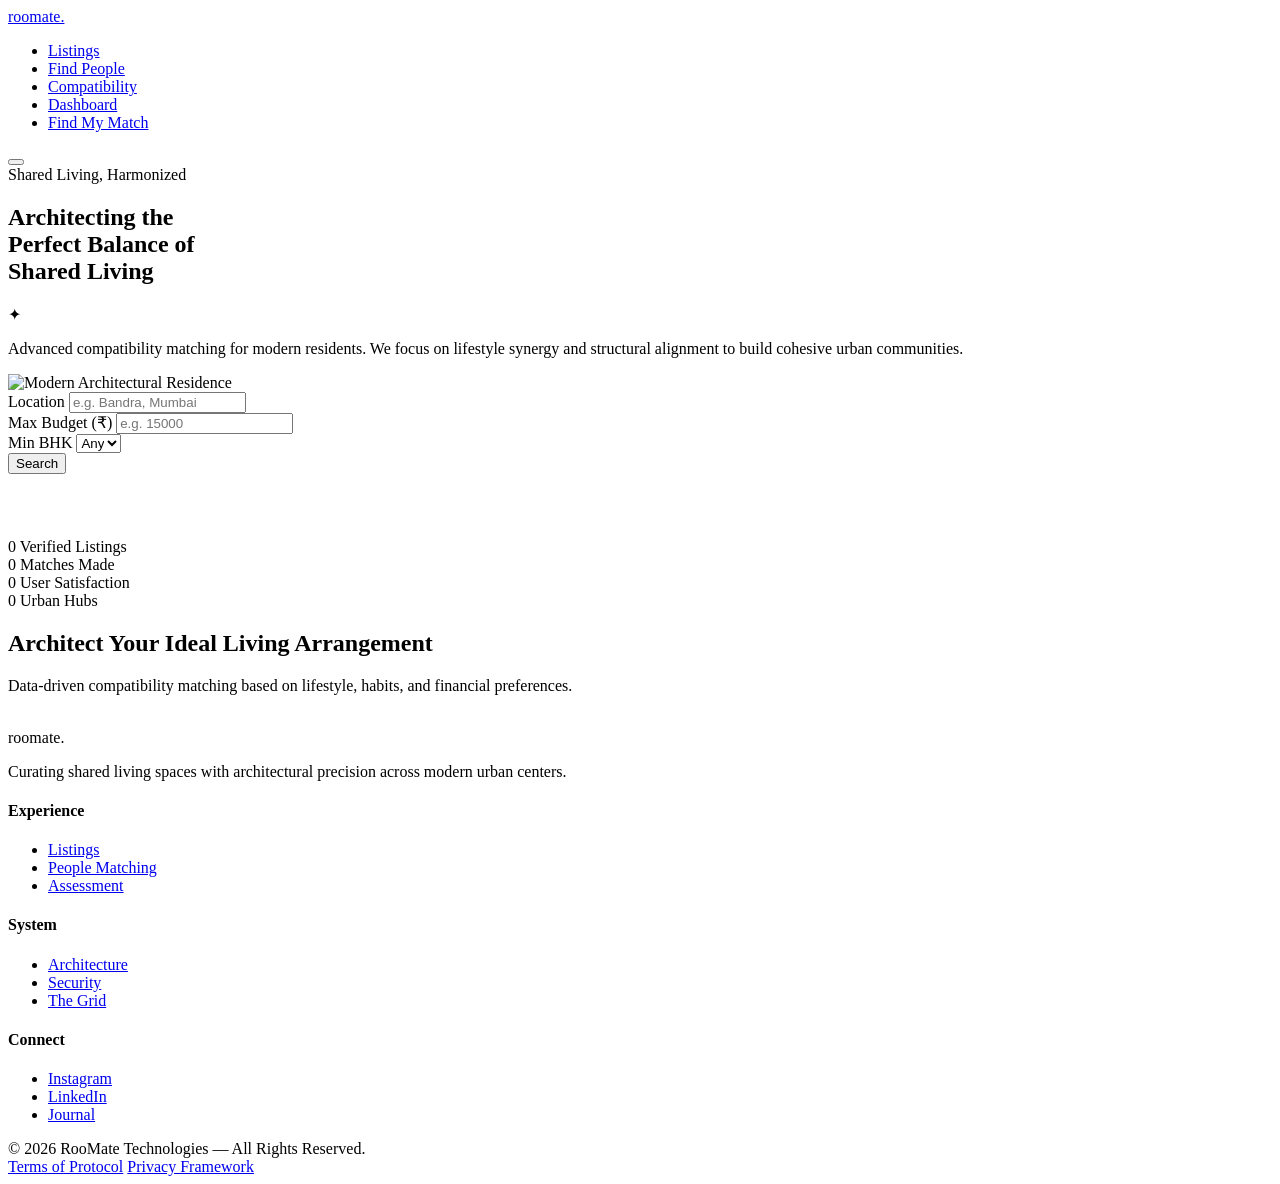
==== index.html @ 398488f3 "Add files via upload" ====
<!DOCTYPE html>
<html lang="en">

<head>
    <meta charset="UTF-8" />
    <meta name="viewport" content="width=device-width, initial-scale=1.0" />
    <title>RooMate — Premium Shared Housing</title>
    <link rel="stylesheet" href="css/style.css" />
</head>

<body>

    <nav class="navbar">
        <a href="index.html" class="navbar__logo">room<span>ate.</span></a>
        <ul class="navbar__links" id="navbar-links">
            <li><a href="listings.html">Listings</a></li>
            <li><a href="people.html">Find People</a></li>
            <li><a href="quiz.html">Compatibility</a></li>
            <li><a href="profile.html">Dashboard</a></li>
            <li><a href="quiz.html" class="navbar__cta">Find My Match</a></li>
        </ul>
        <button class="hamburger" onclick="toggleNav()" aria-label="Toggle menu">
            <span></span><span></span><span></span>
        </button>
    </nav>

    <section class="hero-magazine">
        <div class="hero-magazine__header">
            <div class="hero-magazine__left">
                <span class="badge-pill"><span class="pill-dot"></span> Shared Living, Harmonized</span>
                <h1 class="hero-magazine__title">Architecting the<br>Perfect Balance of<br>Shared Living</h1>
            </div>
            <div class="hero-magazine__right">
                <div class="star-icon">✦</div>
                <p class="hero-magazine__description">
                    Advanced compatibility matching for modern residents. We focus on lifestyle synergy and structural
                    alignment
                    to build cohesive urban communities.
                </p>
            </div>
        </div>

        <div class="hero-magazine__visual">
            <img src="assets/2.png" alt="Modern Architectural Residence" class="hero-magazine__img">
        </div>
    </section>

    <section class="search-section">
        <div class="search-bar">
            <div class="search-group">
                <label for="filter-location">Location</label>
                <input type="text" id="filter-location" placeholder="e.g. Bandra, Mumbai" />
            </div>
            <div class="search-group">
                <label for="filter-budget">Max Budget (₹)</label>
                <input type="number" id="filter-budget" placeholder="e.g. 15000" />
            </div>
            <div class="search-group">
                <label for="filter-rooms">Min BHK</label>
                <select id="filter-rooms">
                    <option value="0">Any</option>
                    <option value="2">2+</option>
                    <option value="3">3+</option>
                    <option value="4">4+</option>
                </select>
            </div>
            <button id="search-btn" class="btn btn--primary" onclick="performHomeSearch()">Search</button>
        </div>
    </section>

    <script>
        function performHomeSearch() {
            const searchData = {
                location: document.getElementById('filter-location').value,
                budget: document.getElementById('filter-budget').value,
                rooms: document.getElementById('filter-rooms').value
            };
            localStorage.setItem('roomate_search', JSON.stringify(searchData));
            window.location.href = 'listings.html';
        }
    </script>

    <section class="stats-section" id="stats-section" style="margin-top: 4rem;">
        <div class="stats-inner">
            <div class="stat-item">
                <span class="stat-num" data-target="2847">0</span>
                <span class="stat-label">Verified Listings</span>
            </div>
            <div class="stat-item">
                <span class="stat-num" data-target="15623">0</span>
                <span class="stat-label">Matches Made</span>
            </div>
            <div class="stat-item">
                <span class="stat-num" data-target="94">0</span>
                <span class="stat-label">User Satisfaction</span>
            </div>
            <div class="stat-item">
                <span class="stat-num" data-target="320">0</span>
                <span class="stat-label">Urban Hubs</span>
            </div>
        </div>
    </section>

    <section class="section">
        <div class="compat-banner">
            <div class="compat-banner__text">
                <h2>Architect Your Ideal Living Arrangement</h2>
                <p>Data-driven compatibility matching based on lifestyle, habits, and financial preferences.</p>
            </div>
            <a href="quiz.html" class="btn btn--outline" style="border-color: #fff; color: #fff;">Begin Assessment</a>
        </div>
    </section>

    <footer class="site-footer">
        <div class="footer-top">
            <div class="footer-brand">
                <div class="footer-brand__logo">room<span>ate.</span></div>
                <p>Curating shared living spaces with architectural precision across modern urban centers.</p>
            </div>
            <div class="footer-col">
                <h4>Experience</h4>
                <ul>
                    <li><a href="listings.html">Listings</a></li>
                    <li><a href="people.html">People Matching</a></li>
                    <li><a href="quiz.html">Assessment</a></li>
                </ul>
            </div>
            <div class="footer-col">
                <h4>System</h4>
                <ul>
                    <li><a href="#">Architecture</a></li>
                    <li><a href="#">Security</a></li>
                    <li><a href="#">The Grid</a></li>
                </ul>
            </div>
            <div class="footer-col">
                <h4>Connect</h4>
                <ul>
                    <li><a href="#">Instagram</a></li>
                    <li><a href="#">LinkedIn</a></li>
                    <li><a href="#">Journal</a></li>
                </ul>
            </div>
        </div>
        <div class="footer-bottom">
            <span>© 2026 RooMate Technologies — All Rights Reserved.</span>
            <div class="footer-bottom__links">
                <a href="#">Terms of Protocol</a>
                <a href="#">Privacy Framework</a>
            </div>
        </div>
    </footer>

    <script src="js/listings.js"></script>
</body>

</html>
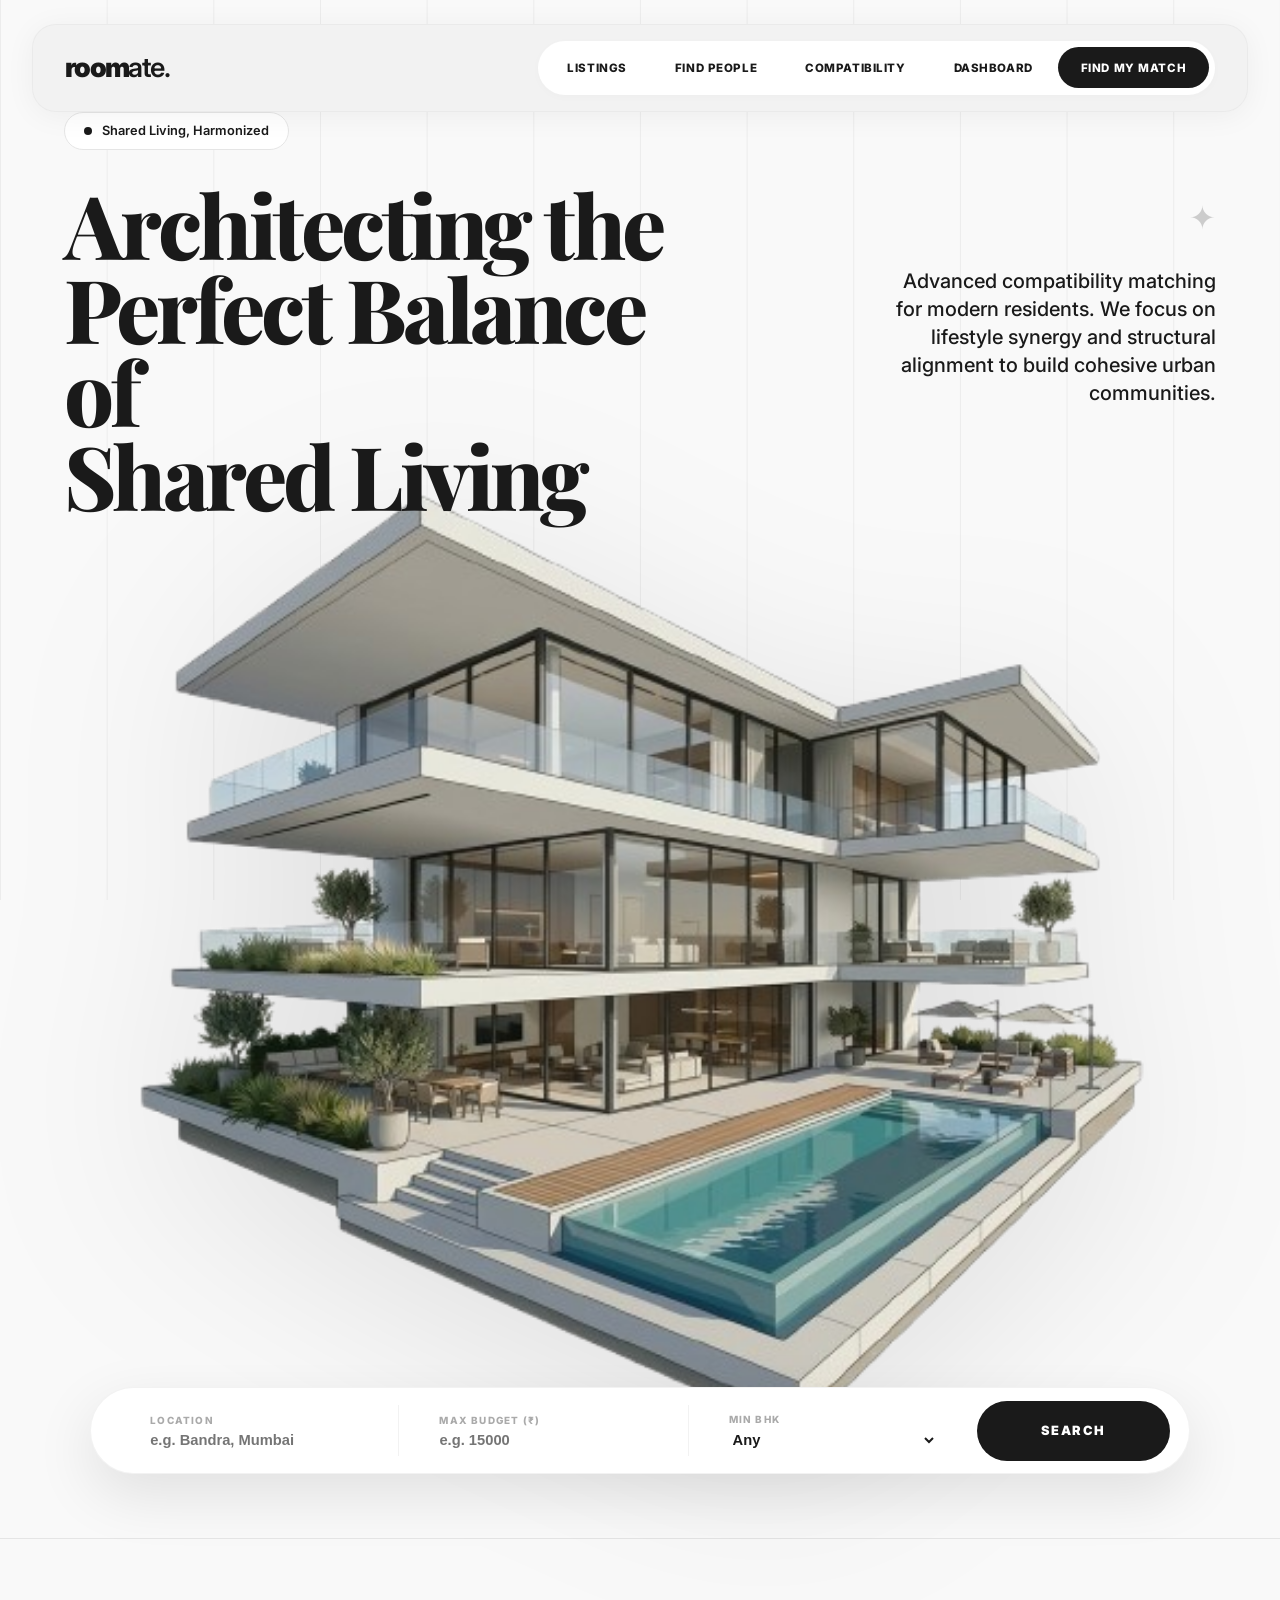
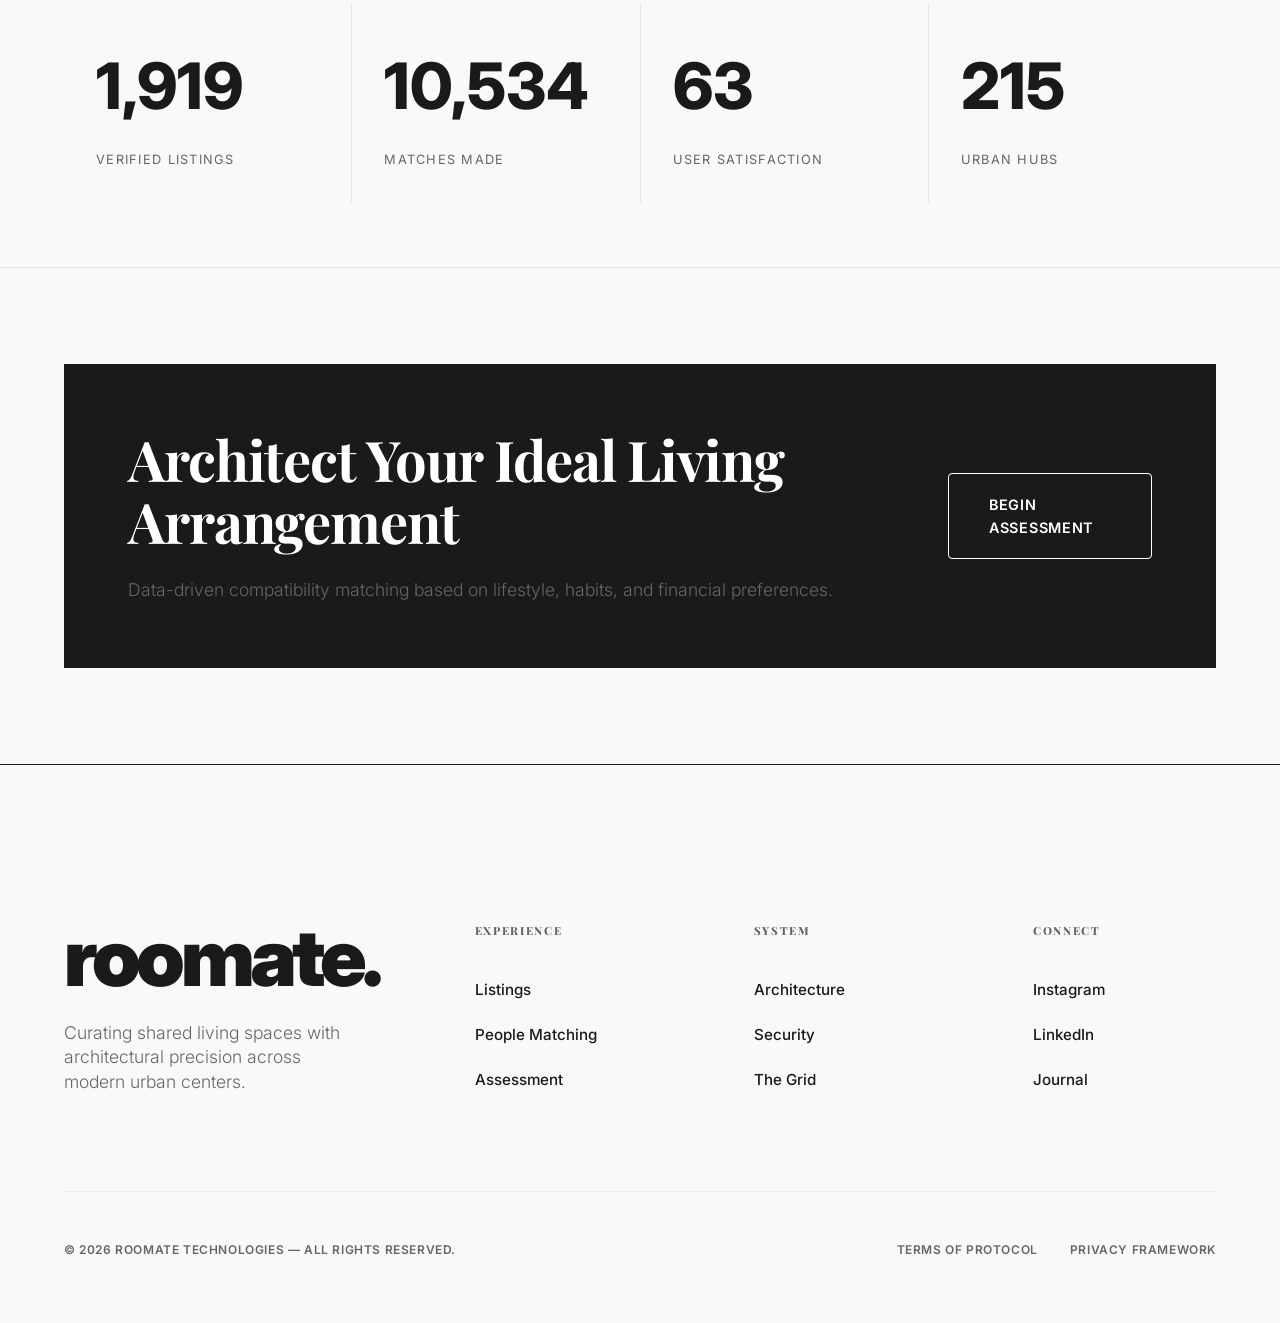
==== commit 283ae93e: "Organize project folders (css, js, assets), fix paths, and update README" ====
--- a/index.html
+++ b/index.html
@@ -9,7 +9,6 @@
 </head>
 
 <body>
-
     <nav class="navbar">
         <a href="index.html" class="navbar__logo">room<span>ate.</span></a>
         <ul class="navbar__links" id="navbar-links">
@@ -153,5 +152,4 @@
 
     <script src="js/listings.js"></script>
 </body>
-
-</html>+</html>
--- a/css/style.css
+++ b/css/style.css
@@ -0,0 +1,1506 @@
+@import url('https://fonts.googleapis.com/css2?family=Playfair+Display:wght@700&family=Inter:ital,wght@0,300;0,400;0,500;0,600;0,800;1,400&display=swap');
+
+:root {
+  --bg: #F9F9F9;
+  --surface: #FFFFFF;
+  --primary: #1A1A1A;
+  --accent: #2D3A30;
+  --sage: #5F7161;
+  --text: #1A1A1A;
+  --muted: #666666;
+  --border: #E5E5E5;
+  --grid-line: rgba(0, 0, 0, 0.05);
+
+  --ff-display: 'Playfair Display', serif;
+  --ff-body: 'Inter', sans-serif;
+
+  --r-btn: 4px;
+  --r-card: 2px;
+
+  --transition: 0.3s cubic-bezier(0.16, 1, 0.3, 1);
+}
+
+/* Base */
+*,
+*::before,
+*::after {
+  box-sizing: border-box;
+  margin: 0;
+  padding: 0;
+}
+
+html {
+  scroll-behavior: smooth;
+}
+
+body {
+  font-family: var(--ff-body);
+  background-color: var(--bg);
+  color: var(--text);
+  line-height: 1.6;
+  min-height: 100vh;
+  position: relative;
+  overflow-x: hidden;
+}
+
+/* Grid System Overlay */
+body::before {
+  content: "";
+  position: fixed;
+  top: 0;
+  left: 0;
+  right: 0;
+  bottom: 0;
+  background-image: linear-gradient(to right, var(--grid-line) 1px, transparent 1px);
+  background-size: calc(100% / 12) 100%;
+  pointer-events: none;
+  z-index: -1;
+}
+
+@media (max-width: 768px) {
+  body::before {
+    background-size: calc(100% / 4) 100%;
+  }
+}
+
+a {
+  text-decoration: none;
+  color: inherit;
+  transition: var(--transition);
+}
+
+button {
+  cursor: pointer;
+  font-family: var(--ff-body);
+  border: none;
+  background: none;
+  transition: var(--transition);
+}
+
+ul {
+  list-style: none;
+}
+
+img {
+  max-width: 100%;
+  display: block;
+  border-radius: var(--r-card);
+}
+
+/* Typography */
+h1,
+h2,
+h3,
+h4 {
+  font-family: var(--ff-display);
+  font-weight: 700;
+  line-height: 1.1;
+  letter-spacing: -0.02em;
+}
+
+h1 {
+  font-size: clamp(3rem, 8vw, 6rem);
+  margin-bottom: 2rem;
+}
+
+h2 {
+  font-size: clamp(2rem, 5vw, 3.5rem);
+  margin-bottom: 1.5rem;
+}
+
+h3 {
+  font-size: clamp(1.2rem, 3vw, 1.8rem);
+}
+
+p {
+  font-size: 1.1rem;
+  color: var(--muted);
+  font-weight: 300;
+}
+
+em {
+  font-style: italic;
+  font-family: var(--ff-display);
+}
+
+/* Navbar */
+.navbar {
+  display: flex;
+  align-items: center;
+  justify-content: space-between;
+  margin: 1.5rem 2rem 0;
+  padding: 1rem 2rem;
+  position: sticky;
+  top: 1.5rem;
+  z-index: 1000;
+  background: #F2F2F2;
+  border-radius: 24px;
+  border: 1px solid rgba(0, 0, 0, 0.03);
+  box-shadow: 0 4px 30px rgba(0, 0, 0, 0.05);
+}
+
+.navbar__logo {
+  font-size: 1.7rem;
+  font-weight: 950;
+  letter-spacing: -0.06em;
+  color: var(--primary);
+  text-transform: lowercase;
+  display: flex;
+  align-items: center;
+}
+
+.navbar__logo span {
+  font-weight: 600;
+  opacity: 1;
+}
+
+.navbar__links {
+  display: flex;
+  align-items: center;
+  gap: 0.2rem;
+  background: #FFFFFF;
+  padding: 0.4rem;
+  border-radius: 100px;
+  box-shadow: 0 2px 10px rgba(0, 0, 0, 0.02);
+}
+
+.navbar__links li {
+  display: flex;
+}
+
+.navbar__links a {
+  font-size: 0.72rem;
+  font-weight: 800;
+  text-transform: uppercase;
+  letter-spacing: 0.05em;
+  color: #1A1A1A;
+  padding: 0.7rem 1.4rem;
+  border-radius: 100px;
+  transition: all 0.25s cubic-bezier(0.4, 0, 0.2, 1);
+}
+
+.navbar__links a:hover {
+  background: #F5F5F5;
+}
+
+.navbar__links a.active {
+  background: #1A1A1A;
+  color: #FFFFFF !important;
+}
+
+.navbar__cta {
+  background: var(--primary) !important;
+  color: #fff !important;
+}
+
+.hamburger {
+  display: none;
+  flex-direction: column;
+  gap: 5px;
+  background: #fff;
+  width: 42px;
+  height: 42px;
+  border-radius: 50%;
+  align-items: center;
+  justify-content: center;
+  cursor: pointer;
+  border: 1px solid rgba(0, 0, 0, 0.05);
+}
+
+.hamburger span {
+  width: 18px;
+  height: 2px;
+  background: var(--primary);
+  display: block;
+  border-radius: 2px;
+}
+
+@media (max-width: 900px) {
+  .navbar {
+    margin: 1rem;
+    padding: 0.8rem 1.2rem;
+  }
+
+  .navbar__links {
+    display: none;
+  }
+
+  .navbar__links.open {
+    display: flex;
+    flex-direction: column;
+    position: absolute;
+    top: calc(100% + 10px);
+    left: 0;
+    right: 0;
+    background: #fff;
+    padding: 1.5rem;
+    border-radius: 20px;
+    box-shadow: 0 10px 40px rgba(0, 0, 0, 0.1);
+    gap: 0.5rem;
+    border: 1px solid var(--border);
+  }
+
+  .navbar__links.open li {
+    width: 100%;
+  }
+
+  .navbar__links.open a {
+    width: 100%;
+    text-align: center;
+  }
+
+  .hamburger {
+    display: flex;
+  }
+}
+
+/* Buttons */
+.btn {
+  display: inline-flex;
+  align-items: center;
+  justify-content: center;
+  padding: 1.2rem 2.5rem;
+  font-weight: 600;
+  font-size: 0.9rem;
+  text-transform: uppercase;
+  letter-spacing: 0.05em;
+  border-radius: var(--r-btn);
+  transition: var(--transition);
+}
+
+.btn--primary {
+  background: var(--primary);
+  color: #fff;
+}
+
+.btn--primary:hover {
+  opacity: 0.9;
+  transform: translateY(-1px);
+}
+
+.btn--outline {
+  border: 1px solid var(--primary);
+  color: var(--primary);
+}
+
+.btn--outline:hover {
+  background: var(--primary);
+  color: #fff;
+}
+
+.btn--accent {
+  background: var(--sage);
+  color: #fff;
+}
+
+.btn--sm {
+  padding: 0.6rem 1.2rem;
+  font-size: 0.75rem;
+}
+
+.hero-magazine {
+  padding: 0 5% 15rem;
+  max-width: 1600px;
+  margin: 0 auto;
+}
+
+.hero-magazine__header {
+  display: flex;
+  justify-content: space-between;
+  align-items: flex-start;
+  margin-bottom: 4rem;
+  gap: 4rem;
+  position: relative;
+  z-index: 20;
+}
+
+.hero-magazine__left {
+  flex: 1.5;
+}
+
+.hero-magazine__right {
+  flex: 1;
+  text-align: right;
+  display: flex;
+  flex-direction: column;
+  align-items: flex-end;
+  padding-top: 5rem;
+}
+
+.hero-magazine__title {
+  font-size: clamp(3.5rem, 7vw, 5.5rem);
+  line-height: 0.95;
+  font-weight: 800;
+  color: var(--primary);
+  letter-spacing: -0.04em;
+}
+
+.hero-magazine__description {
+  font-size: 1.25rem;
+  color: var(--primary);
+  max-width: 320px;
+  line-height: 1.4;
+  margin-top: 1rem;
+  font-weight: 500;
+}
+
+.star-icon {
+  font-size: 2rem;
+  color: #CCCCCC;
+  margin-bottom: 0.5rem;
+}
+
+.badge-pill {
+  display: inline-flex;
+  align-items: center;
+  gap: 0.6rem;
+  padding: 0.5rem 1.2rem;
+  background: var(--surface);
+  border: 1px solid var(--border);
+  border-radius: 50px;
+  font-size: 0.8rem;
+  font-weight: 600;
+  color: #1A1A1A;
+  margin-bottom: 2rem;
+}
+
+.pill-dot {
+  width: 8px;
+  height: 8px;
+  background: #1A1A1A;
+  border-radius: 50%;
+}
+
+.hero-magazine__visual {
+  width: 100%;
+  text-align: center;
+  margin-top: -13rem;
+  position: relative;
+  z-index: 5;
+}
+
+.hero-magazine__img {
+  width: 95%;
+  max-width: 1100px;
+  height: auto;
+  filter: drop-shadow(0 40px 100px rgba(0, 0, 0, 0.1));
+  display: block;
+  margin: 0 auto;
+}
+
+@media (max-width: 1000px) {
+  .hero-magazine__header {
+    flex-direction: column;
+    gap: 2rem;
+  }
+
+  .hero-magazine__right {
+    text-align: left;
+    align-items: flex-start;
+    padding-top: 0;
+  }
+
+  .hero-magazine__img {
+    width: 100%;
+    margin-top: 2rem;
+  }
+}
+
+/* Stats */
+.stats-section {
+  padding: 4rem 5%;
+  border-top: 1px solid var(--border);
+  border-bottom: 1px solid var(--border);
+}
+
+.stats-inner {
+  display: flex;
+  justify-content: space-between;
+  max-width: 1400px;
+  margin: 0 auto;
+}
+
+.stat-item {
+  text-align: left;
+  padding: 2rem;
+  border-left: 1px solid var(--border);
+  flex: 1;
+}
+
+.stat-item:first-child {
+  border-left: none;
+}
+
+.stat-num {
+  font-size: 4rem;
+  font-weight: 800;
+  display: block;
+  margin-bottom: 0.5rem;
+}
+
+.stat-label {
+  font-size: 0.8rem;
+  text-transform: uppercase;
+  letter-spacing: 0.1em;
+  color: var(--muted);
+}
+
+/* Search Bar */
+.search-section {
+  position: relative;
+  z-index: 10;
+  margin-top: -22rem;
+  padding: 0 5%;
+}
+
+.search-bar {
+  display: flex;
+  align-items: center;
+  background: #FFFFFF;
+  padding: 0.8rem 1.2rem;
+  border-radius: 100px;
+  border: 1px solid rgba(0, 0, 0, 0.05);
+  box-shadow: 0 20px 60px rgba(0, 0, 0, 0.1);
+  max-width: 1100px;
+  margin: 0 auto;
+  gap: 0;
+}
+
+.search-group {
+  padding: 0.5rem 2.5rem;
+  flex: 1;
+  display: flex;
+  flex-direction: column;
+  gap: 0.2rem;
+  border-right: 1px solid rgba(0, 0, 0, 0.05);
+}
+
+.search-group:last-of-type {
+  border-right: none;
+}
+
+.search-group label {
+  font-size: 0.62rem;
+  font-weight: 800;
+  text-transform: uppercase;
+  letter-spacing: 1.2px;
+  color: #AAAAAA;
+  margin-bottom: 0;
+}
+
+.search-group input,
+.search-group select {
+  font-size: 0.92rem;
+  font-weight: 700;
+  color: var(--primary);
+  border: none !important;
+  background: transparent !important;
+  outline: none !important;
+  padding: 0 !important;
+}
+
+#search-btn {
+  padding: 0 4rem;
+  border-radius: 100px;
+  height: 60px;
+  font-size: 0.8rem;
+  font-weight: 900;
+  text-transform: uppercase;
+  letter-spacing: 1.5px;
+  flex-shrink: 0;
+}
+
+/* Listings Grid */
+.section {
+  padding: 6rem 5%;
+  max-width: 1600px;
+  margin: 0 auto;
+}
+
+.section__header {
+  display: flex;
+  align-items: flex-end;
+  justify-content: space-between;
+  margin-bottom: 4rem;
+  padding-bottom: 1rem;
+  border-bottom: 1px solid var(--primary);
+}
+
+.section__count {
+  font-size: 1rem;
+  font-weight: 400;
+  color: var(--muted);
+}
+
+/* Filter Chips */
+.filter-chips {
+  display: flex;
+  gap: 0.8rem;
+  margin-bottom: 3rem;
+  flex-wrap: wrap;
+}
+
+.chip {
+  padding: 0.6rem 1.5rem;
+  border-radius: 100px;
+  background: #FFFFFF;
+  border: 1px solid var(--border);
+  font-size: 0.75rem;
+  font-weight: 700;
+  color: var(--muted);
+  text-transform: uppercase;
+  letter-spacing: 0.05em;
+  transition: all 0.3s ease;
+}
+
+.chip:hover {
+  border-color: var(--primary);
+  color: var(--primary);
+}
+
+.chip.active {
+  background: var(--primary);
+  color: #FFFFFF;
+  border-color: var(--primary);
+}
+
+.listings-grid {
+  display: grid;
+  grid-template-columns: repeat(auto-fill, minmax(350px, 1fr));
+  gap: 3rem;
+}
+
+/* Listing Card */
+.listing-card {
+  background: var(--surface);
+  border: 1px solid var(--border);
+  transition: var(--transition);
+  position: relative;
+}
+
+.listing-card:hover {
+  border-color: var(--primary);
+  transform: translateY(-5px);
+  box-shadow: 0 20px 40px rgba(0, 0, 0, 0.05);
+}
+
+.card-image {
+  height: 250px;
+  background-color: #F2F2F2;
+  position: relative;
+  overflow: hidden;
+}
+
+.card-img-asset {
+  width: 100%;
+  height: 100%;
+  object-fit: cover;
+  transition: transform 0.6s cubic-bezier(0.165, 0.84, 0.44, 1);
+}
+
+.listing-card:hover .card-img-asset {
+  transform: scale(1.05);
+}
+
+.card-badge {
+  position: absolute;
+  top: 1rem;
+  left: 1rem;
+  background: var(--primary);
+  color: #fff;
+  padding: 0.3rem 0.8rem;
+  font-size: 0.65rem;
+  font-weight: 700;
+  text-transform: uppercase;
+}
+
+.card-save {
+  position: absolute;
+  top: 1rem;
+  right: 1rem;
+  background: var(--surface);
+  width: 40px;
+  height: 40px;
+  display: flex;
+  align-items: center;
+  justify-content: center;
+  border-radius: 50%;
+  box-shadow: 0 4px 10px rgba(0, 0, 0, 0.1);
+}
+
+.card-body {
+  padding: 2rem;
+}
+
+.card-title {
+  font-size: 1.5rem;
+  margin-bottom: 0.5rem;
+  line-height: 1.2;
+}
+
+.card-location {
+  font-size: 0.85rem;
+  color: var(--muted);
+  margin-bottom: 1.5rem;
+  display: flex;
+  align-items: center;
+  gap: 0.5rem;
+}
+
+.card-pricing {
+  margin-bottom: 1.5rem;
+  padding-bottom: 1.5rem;
+  border-bottom: 1px solid var(--border);
+  display: flex;
+  justify-content: space-between;
+  align-items: flex-end;
+}
+
+.price-per .amount {
+  font-size: 2rem;
+  font-weight: 700;
+  color: var(--primary);
+  display: block;
+  font-family: var(--ff-display);
+}
+
+.price-per .label {
+  font-size: 0.7rem;
+  color: var(--muted);
+  text-transform: uppercase;
+}
+
+.price-total {
+  text-align: right;
+}
+
+.price-deposit {
+  font-weight: 700;
+  font-size: 0.8rem;
+  margin-top: 0.2rem;
+}
+
+.lifestyle-tags {
+  display: flex;
+  gap: 0.5rem;
+  flex-wrap: wrap;
+  margin-bottom: 1.5rem;
+}
+
+.lifestyle-tag {
+  font-size: 0.7rem;
+  font-weight: 600;
+  padding: 0.3rem 0.8rem;
+  background: #F1F1F1;
+  border-radius: 2px;
+  color: var(--muted);
+}
+
+.house-rules {
+  margin-bottom: 1.5rem;
+}
+
+.house-rules__title {
+  font-size: 0.7rem;
+  font-weight: 800;
+  text-transform: uppercase;
+  letter-spacing: 0.05em;
+  margin-bottom: 0.8rem;
+  color: var(--muted);
+}
+
+.house-rules__list {
+  display: flex;
+  gap: 0.4rem;
+  flex-wrap: wrap;
+}
+
+.house-rules__item {
+  font-size: 0.7rem;
+  background: var(--bg);
+  padding: 0.2rem 0.6rem;
+  border: 1px solid var(--border);
+}
+
+.safety-score {
+  margin-bottom: 1.5rem;
+}
+
+.safety-score__label {
+  font-size: 0.7rem;
+  font-weight: 800;
+  text-transform: uppercase;
+  margin-bottom: 0.5rem;
+  display: block;
+}
+
+.safety-bar {
+  height: 4px;
+  background: var(--border);
+  margin-bottom: 0.3rem;
+}
+
+.safety-bar__fill {
+  height: 100%;
+  background: var(--primary);
+  transition: width 1.5s ease;
+}
+
+.safety-score__value {
+  font-size: 0.8rem;
+  font-weight: 700;
+}
+
+.card-footer {
+  display: flex;
+  gap: 1rem;
+  border-top: 1px solid var(--border);
+  padding-top: 1.5rem;
+}
+
+/* Compatibility Banner */
+.compat-banner {
+  background: var(--primary);
+  color: #fff;
+  padding: 4rem;
+  display: flex;
+  align-items: center;
+  justify-content: space-between;
+  gap: 3rem;
+}
+
+@media (max-width: 768px) {
+  .compat-banner {
+    flex-direction: column;
+    text-align: center;
+    padding: 2rem;
+  }
+}
+
+/* Structural Footer */
+.site-footer {
+  background: var(--bg);
+  color: var(--primary);
+  padding: 10rem 5% 4rem;
+  border-top: 1px solid var(--primary);
+  position: relative;
+}
+
+.footer-top {
+  display: grid;
+  grid-template-columns: 1.5fr 1fr 1fr 1fr;
+  gap: 6rem;
+  padding-bottom: 6rem;
+}
+
+.footer-brand__logo {
+  font-size: clamp(3rem, 8vw, 5rem);
+  font-weight: 950;
+  letter-spacing: -0.06em;
+  margin-bottom: 2rem;
+  line-height: 0.8;
+  color: var(--primary);
+}
+
+.footer-brand p {
+  color: var(--muted);
+  font-size: 1.1rem;
+  max-width: 300px;
+  line-height: 1.4;
+}
+
+.footer-col h4 {
+  font-size: 0.7rem;
+  font-weight: 800;
+  text-transform: uppercase;
+  letter-spacing: 0.15em;
+  margin-bottom: 2.5rem;
+  color: var(--muted);
+}
+
+.footer-col ul {
+  display: flex;
+  flex-direction: column;
+  gap: 1.2rem;
+}
+
+.footer-col a {
+  color: var(--primary);
+  font-size: 0.95rem;
+  font-weight: 500;
+  transition: opacity 0.3s ease;
+}
+
+.footer-col a:hover {
+  opacity: 0.6;
+}
+
+.footer-bottom {
+  display: flex;
+  justify-content: space-between;
+  align-items: center;
+  padding-top: 3rem;
+  border-top: 1px solid rgba(0, 0, 0, 0.05);
+  font-size: 0.75rem;
+  font-weight: 600;
+  letter-spacing: 0.05em;
+  color: var(--muted);
+  text-transform: uppercase;
+}
+
+.footer-bottom__links {
+  display: flex;
+  gap: 2rem;
+}
+
+.people-page {
+  max-width: 600px;
+  margin: 0 auto;
+  padding: 2rem 5% 5rem;
+}
+
+.people-page__header {
+  margin-bottom: 4rem;
+  text-align: center;
+}
+
+.people-page__header h1 {
+  font-size: clamp(2.5rem, 6vw, 4rem);
+  font-weight: 850;
+  letter-spacing: -0.05em;
+  margin: 1.5rem 0;
+  line-height: 0.9;
+}
+
+.swipe-count-bar {
+  text-align: center;
+  margin-bottom: 2rem;
+  font-size: 0.8rem;
+  text-transform: uppercase;
+  letter-spacing: 0.1em;
+  color: var(--muted);
+}
+
+.card-stack {
+  position: relative;
+  height: 600px;
+  margin-bottom: 3rem;
+  perspective: 1000px;
+}
+
+.swipe-card {
+  position: absolute;
+  inset: 0;
+  background: var(--surface);
+  border: 1px solid var(--primary);
+  padding: 0;
+  display: flex;
+  flex-direction: column;
+  box-shadow: 0 30px 60px rgba(0, 0, 0, 0.1);
+  transition: transform 0.4s ease, opacity 0.4s ease;
+  user-select: none;
+}
+
+.swipe-card.is-top {
+  z-index: 10;
+}
+
+.scard-top {
+  height: 350px;
+  background-color: var(--border);
+  background-size: cover;
+  background-position: center;
+  background-repeat: no-repeat;
+  display: block;
+  overflow: hidden;
+  position: relative;
+}
+
+.scard-new {
+  position: absolute;
+  top: 1.5rem;
+  right: 1.5rem;
+  background: var(--primary);
+  color: #fff;
+  padding: 0.4rem 0.8rem;
+  font-size: 0.7rem;
+  font-weight: 800;
+  letter-spacing: 0.1em;
+}
+
+.scard-body {
+  padding: 2.5rem;
+  flex: 1;
+}
+
+.scard-name {
+  font-size: 2.2rem;
+  font-weight: 800;
+  letter-spacing: -0.03em;
+  margin-bottom: 0.5rem;
+}
+
+.scard-traits {
+  display: flex;
+  flex-wrap: wrap;
+  gap: 0.5rem;
+  margin-top: 1.5rem;
+}
+
+.scard-trait {
+  font-size: 0.65rem;
+  font-weight: 700;
+  text-transform: uppercase;
+  letter-spacing: 0.05em;
+  color: var(--muted);
+  border: 1px solid var(--border);
+  padding: 0.4rem 0.8rem;
+  border-radius: 100px;
+}
+
+.swipe-actions {
+  display: flex;
+  justify-content: center;
+  gap: 2rem;
+  margin-top: 2rem;
+}
+
+.swipe-btn {
+  width: 70px;
+  height: 70px;
+  border-radius: 50%;
+  border: 2px solid var(--primary);
+  background: transparent;
+  font-weight: 800;
+  font-size: 0.7rem;
+  text-transform: uppercase;
+  cursor: pointer;
+  transition: all 0.3s ease;
+  display: flex;
+  align-items: center;
+  justify-content: center;
+}
+
+.swipe-btn:hover {
+  background: var(--primary);
+  color: #fff;
+  transform: scale(1.1);
+}
+
+/* Overlay Systems */
+.onboard-overlay,
+.compat-modal {
+  position: fixed;
+  top: 0;
+  left: 0;
+  width: 100%;
+  height: 100%;
+  background: rgba(26, 26, 26, 0.95);
+  display: flex;
+  align-items: center;
+  justify-content: center;
+  z-index: 2000;
+  opacity: 1;
+  visibility: visible;
+  transition: all 0.4s cubic-bezier(0.165, 0.84, 0.44, 1);
+}
+
+.onboard-overlay.hidden,
+.compat-modal:not(.open) {
+  opacity: 0;
+  visibility: hidden;
+  pointer-events: none;
+}
+
+.onboard-card,
+.quiz-card {
+  background: #fff;
+  padding: 6rem 5%;
+  max-width: 600px;
+  width: 94%;
+  position: relative;
+  box-shadow: 0 60px 120px rgba(0, 0, 0, 0.4);
+  border: 1px solid rgba(0, 0, 0, 0.03);
+}
+
+.ob-icon {
+  width: 44px;
+  height: 44px;
+  background: #000;
+  color: #fff;
+  display: flex;
+  align-items: center;
+  justify-content: center;
+  font-family: var(--ff-display);
+  font-weight: 900;
+  font-size: 1.1rem;
+  margin-bottom: 2rem;
+}
+
+.ob-title {
+  font-size: clamp(3rem, 8vw, 4.5rem) !important;
+  font-weight: 850;
+  line-height: 0.85;
+  letter-spacing: -0.06em;
+  margin-bottom: 1.5rem !important;
+  color: var(--primary);
+}
+
+.ob-subtitle {
+  font-size: 1.1rem;
+  line-height: 1.5;
+  font-weight: 500;
+  color: var(--muted);
+  margin-bottom: 3.5rem;
+  max-width: 400px;
+}
+
+.ob-feature {
+  margin-bottom: 1.5rem;
+  padding-left: 1.5rem;
+  border-left: 2px solid var(--border);
+}
+
+.ob-feature__label {
+  font-weight: 800;
+  font-size: 0.75rem;
+  text-transform: uppercase;
+  letter-spacing: 0.1em;
+  margin-bottom: 0.3rem;
+}
+
+.ob-feature__sub {
+  font-size: 0.9rem;
+  color: var(--muted);
+}
+
+.ob-chips {
+  display: grid;
+  grid-template-columns: repeat(auto-fill, minmax(100px, 1fr));
+  gap: 0.6rem;
+  margin-bottom: 3rem;
+}
+
+.ob-chip {
+  padding: 0.8rem;
+  border: 1px solid var(--border);
+  font-size: 0.65rem;
+  font-weight: 850;
+  text-transform: uppercase;
+  letter-spacing: 0.12em;
+  cursor: pointer;
+  text-align: center;
+  transition: all 0.3s cubic-bezier(0.165, 0.84, 0.44, 1);
+}
+
+.ob-chip.sel {
+  background: var(--primary);
+  color: #fff;
+  border-color: var(--primary);
+}
+
+.ob-range-label {
+  display: block;
+  font-size: 0.65rem;
+  font-weight: 900;
+  text-transform: uppercase;
+  letter-spacing: 0.15em;
+  color: var(--muted);
+  margin-bottom: 1.5rem;
+}
+
+.ob-range-val {
+  font-family: var(--ff-display);
+  font-size: 3rem;
+  font-weight: 900;
+  margin-top: 1.5rem;
+  letter-spacing: -0.05em;
+}
+
+input[type=range] {
+  -webkit-appearance: none;
+  appearance: none;
+  width: 100%;
+  background: transparent;
+  margin: 1rem 0;
+}
+
+input[type=range]::-webkit-slider-runnable-track {
+  width: 100%;
+  height: 2px;
+  background: var(--border);
+  border: none;
+}
+
+input[type=range]::-webkit-slider-thumb {
+  -webkit-appearance: none;
+  appearance: none;
+  height: 20px;
+  width: 20px;
+  background: #000;
+  cursor: pointer;
+  margin-top: -9px;
+  border: 4px solid #fff;
+  box-shadow: 0 0 0 1px #000;
+  border-radius: 50%;
+}
+
+.ob-footer {
+  margin-top: 5rem;
+  padding-top: 2.5rem;
+  border-top: 1px solid var(--border);
+  display: flex;
+  align-items: center;
+  justify-content: space-between;
+}
+
+.ob-skip {
+  font-size: 0.75rem;
+  font-weight: 950;
+  text-transform: uppercase;
+  letter-spacing: 0.15em;
+  color: var(--muted);
+  background: transparent;
+  border: none;
+  cursor: pointer;
+  padding: 0;
+}
+
+.ob-count {
+  font-size: 0.65rem;
+  font-weight: 850;
+  text-transform: uppercase;
+  letter-spacing: 0.1em;
+  color: #BBB;
+}
+
+.ob-steps {
+  display: flex;
+  gap: 0.6rem;
+  margin-bottom: 3.5rem;
+}
+
+.ob-step-dot {
+  width: 10px;
+  height: 2px;
+  background: var(--border);
+  transition: all 0.4s ease;
+}
+
+.ob-step-dot.active {
+  background: var(--primary);
+  width: 40px;
+}
+
+.ob-step-dot.done {
+  background: var(--primary);
+}
+
+.ob-quiz-block {
+  background: var(--bg);
+  padding: 2.5rem;
+  border-left: 2px solid var(--primary);
+  margin-bottom: 2rem;
+}
+
+.ob-quiz-block h3 {
+  font-size: 0.7rem;
+  text-transform: uppercase;
+  letter-spacing: 0.15em;
+  margin-bottom: 0.5rem;
+}
+
+.ob-quiz-block p {
+  font-size: 0.9rem;
+  color: var(--muted);
+}
+
+.ob-checklist {
+  display: flex;
+  flex-direction: column;
+  gap: 1rem;
+}
+
+.ob-check {
+  font-size: 0.85rem;
+  font-weight: 600;
+  display: flex;
+  align-items: center;
+  gap: 0.8rem;
+  color: var(--muted);
+}
+
+.ob-check::before {
+  content: '✓';
+  color: var(--border);
+}
+
+.ob-check.highlight {
+  color: var(--primary);
+}
+
+.ob-check.highlight::before {
+  content: '○';
+  color: var(--primary);
+}
+
+.chat-panel {
+  position: fixed;
+  bottom: 5rem;
+  right: 2rem;
+  width: 350px;
+  background: #fff;
+  border: 1px solid var(--primary);
+  z-index: 900;
+  display: flex;
+  flex-direction: column;
+  box-shadow: 0 30px 60px rgba(0, 0, 0, 0.15);
+  transform: translateY(20px);
+  opacity: 0;
+  visibility: hidden;
+  transition: all 0.3s ease;
+}
+
+.chat-panel.open {
+  transform: translateY(0);
+  opacity: 1;
+  visibility: visible;
+}
+
+.chat-fab {
+  position: fixed;
+  bottom: 2rem;
+  right: 2rem;
+  background: var(--primary);
+  color: #fff;
+  padding: 1rem 2rem;
+  border: none;
+  font-weight: 800;
+  text-transform: uppercase;
+  letter-spacing: 0.1em;
+  font-size: 0.7rem;
+  cursor: pointer;
+  z-index: 901;
+}
+
+.cp-header {
+  padding: 1.5rem;
+  background: var(--primary);
+  color: #fff;
+  display: flex;
+  align-items: center;
+  gap: 1rem;
+}
+
+.cp-msgs {
+  height: 300px;
+  padding: 1.5rem;
+  overflow-y: auto;
+  display: flex;
+  flex-direction: column;
+  gap: 1rem;
+}
+
+.cp-msg {
+  padding: 0.8rem 1.2rem;
+  font-size: 0.85rem;
+  max-width: 80%;
+  border-radius: 12px;
+}
+
+.cp-msg.them {
+  background: #F2F2F2;
+  align-self: flex-start;
+}
+
+.cp-msg.me {
+  background: var(--primary);
+  color: #fff;
+  align-self: flex-end;
+}
+
+.cp-input-row {
+  padding: 1rem;
+  border-top: 1px solid var(--border);
+  display: flex;
+  gap: 0.5rem;
+}
+
+.cp-input {
+  flex: 1;
+  border: none;
+  padding: 0.5rem;
+  font-size: 0.9rem;
+}
+
+/* Quiz */
+.quiz-page {
+  max-width: 800px;
+  margin: 2rem auto;
+  padding: 0 5%;
+}
+
+.quiz-card {
+  background: var(--surface);
+  border: 1px solid var(--border);
+  padding: 4rem;
+}
+
+.quiz-option {
+  border: 1px solid var(--border);
+  padding: 1.5rem;
+  margin-bottom: 1rem;
+}
+
+.quiz-option:hover,
+.quiz-option.selected {
+  border-color: var(--primary);
+  background: var(--bg);
+}
+
+/* Profile */
+.profile-page {
+  max-width: 1200px;
+  margin: 2rem auto;
+  padding: 0 5%;
+}
+
+.profile-header {
+  border-bottom: 1px solid var(--primary);
+  padding-bottom: 4rem;
+  margin-bottom: 4rem;
+}
+
+.profile-avatar {
+  width: 120px;
+  height: 120px;
+  border: 1px solid var(--primary);
+  display: flex;
+  align-items: center;
+  justify-content: center;
+  font-size: 3rem;
+  margin-bottom: 2rem;
+}
+
+.profile-grid {
+  display: grid;
+  grid-template-columns: 1fr 1fr;
+  gap: 4rem;
+}
+
+.tag-wrap {
+  display: flex;
+  flex-wrap: wrap;
+  gap: 0.8rem;
+}
+
+.lifestyle-toggle {
+  font-size: 0.75rem;
+  font-weight: 700;
+  text-transform: uppercase;
+  letter-spacing: 0.05em;
+  padding: 0.6rem 1.2rem;
+  border: 1px solid var(--border);
+  cursor: pointer;
+  transition: all 0.3s ease;
+}
+
+.lifestyle-toggle.active {
+  background: var(--primary);
+  color: #fff;
+  border-color: var(--primary);
+}
+
+.lifestyle-toggle:hover:not(.active) {
+  border-color: var(--primary);
+}
+
+.toast {
+  position: fixed;
+  bottom: 2rem;
+  right: 2rem;
+  background: var(--primary);
+  color: #fff;
+  padding: 1rem 2rem;
+  font-size: 0.8rem;
+  text-transform: uppercase;
+  font-weight: 600;
+  opacity: 0;
+  transform: translateY(10px);
+  pointer-events: none;
+  transition: 0.3s;
+}
+
+.toast.show {
+  opacity: 1;
+  transform: translateY(0);
+}
+
+/* Utility */
+.eyebrow {
+  font-size: 0.7rem;
+  font-weight: 800;
+  text-transform: uppercase;
+  letter-spacing: 0.2em;
+  color: var(--muted);
+  margin-bottom: 1rem;
+  display: block;
+}
+
+.form-group {
+  margin-bottom: 2rem;
+  display: flex;
+  flex-direction: column;
+  gap: 0.8rem;
+}
+
+.form-group label {
+  font-size: 0.7rem;
+  font-weight: 850;
+  text-transform: uppercase;
+  letter-spacing: 0.15em;
+  color: var(--muted);
+}
+
+.form-group input,
+.form-group select,
+.form-group textarea {
+  width: 100%;
+  padding: 1rem 1.2rem;
+  border: 1px solid var(--border);
+  background: white;
+  font-family: var(--ff-body);
+  font-size: 0.95rem;
+  font-weight: 500;
+  color: var(--primary);
+  transition: border-color 0.3s ease;
+  outline: none;
+}
+
+.form-group input:focus,
+.form-group select:focus,
+.form-group textarea:focus {
+  border-color: var(--primary);
+}
+
+.form-group textarea {
+  resize: vertical;
+  line-height: 1.6;
+}
+
+@media (max-width: 600px) {
+  .hero {
+    text-align: center;
+  }
+
+  .hero__actions {
+    justify-content: center;
+    flex-direction: column;
+  }
+
+  .section__header {
+    flex-direction: column;
+    align-items: flex-start;
+    gap: 1rem;
+  }
+}
